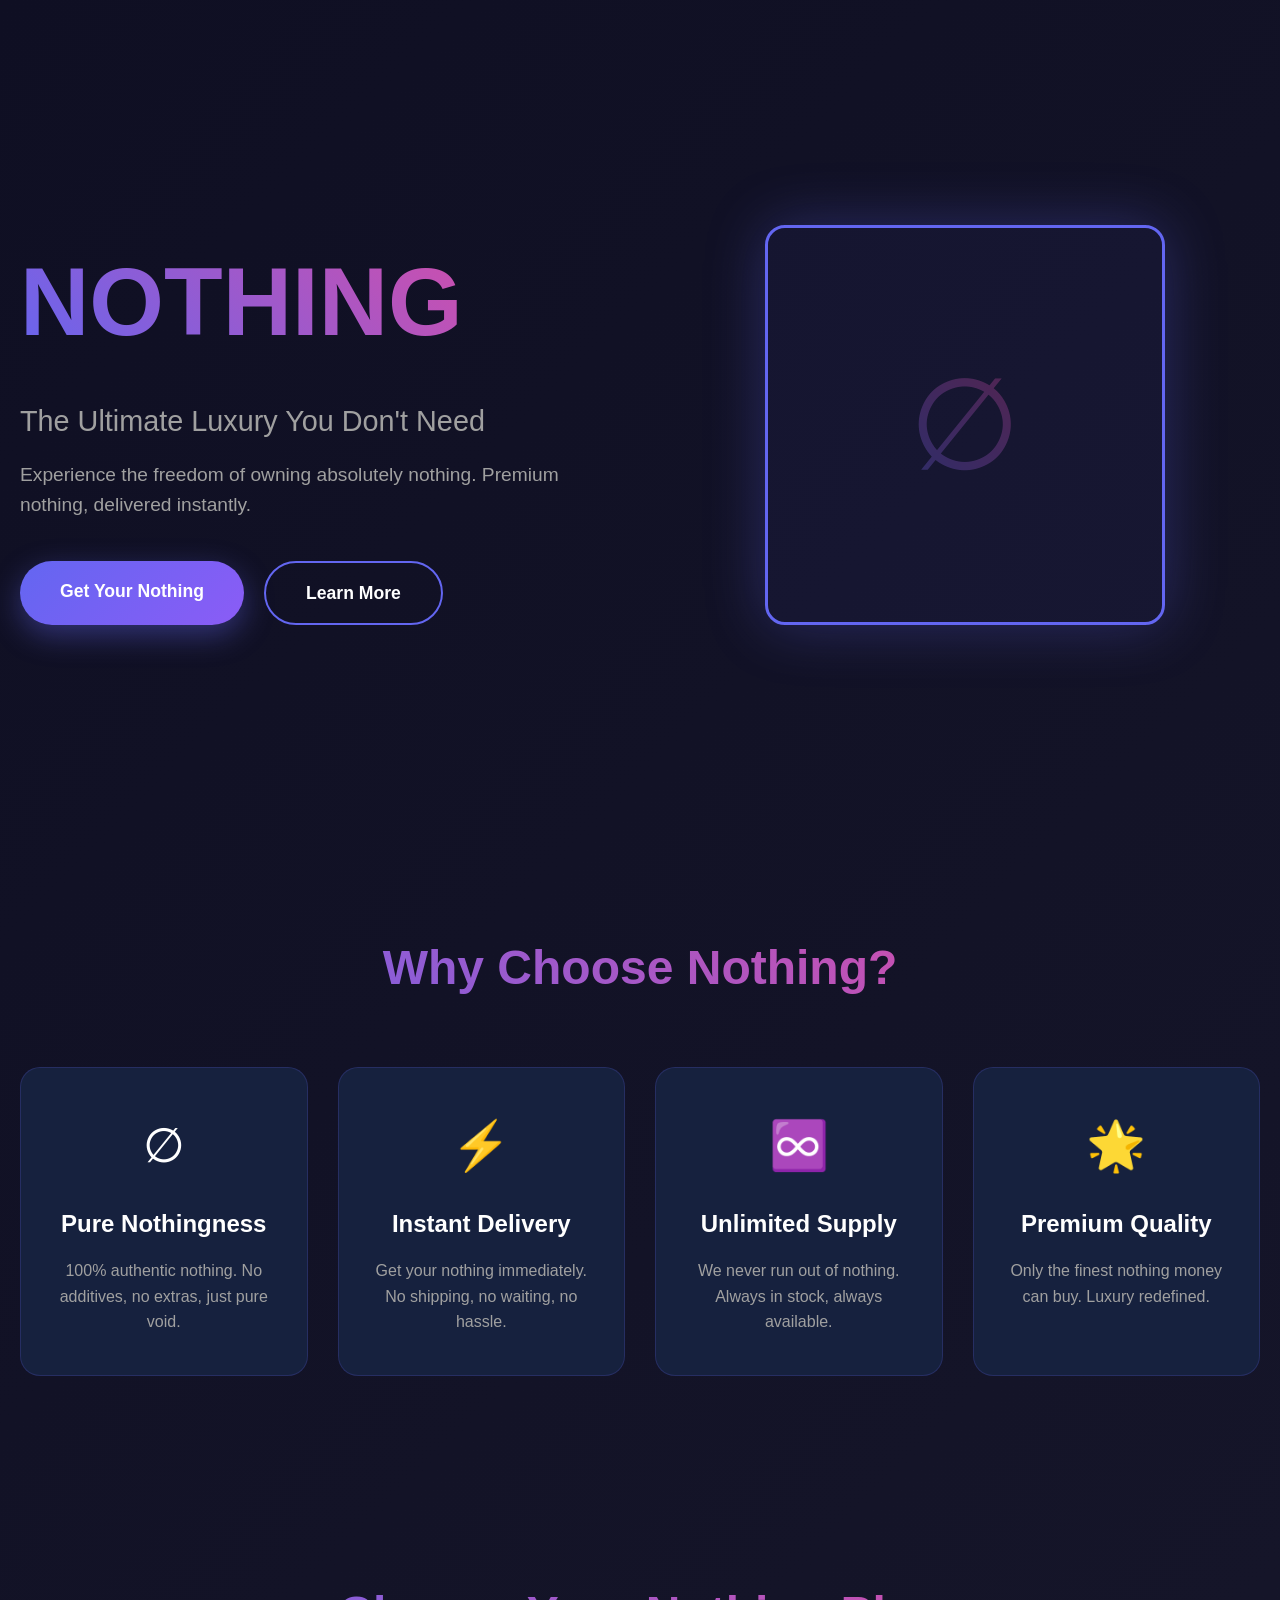
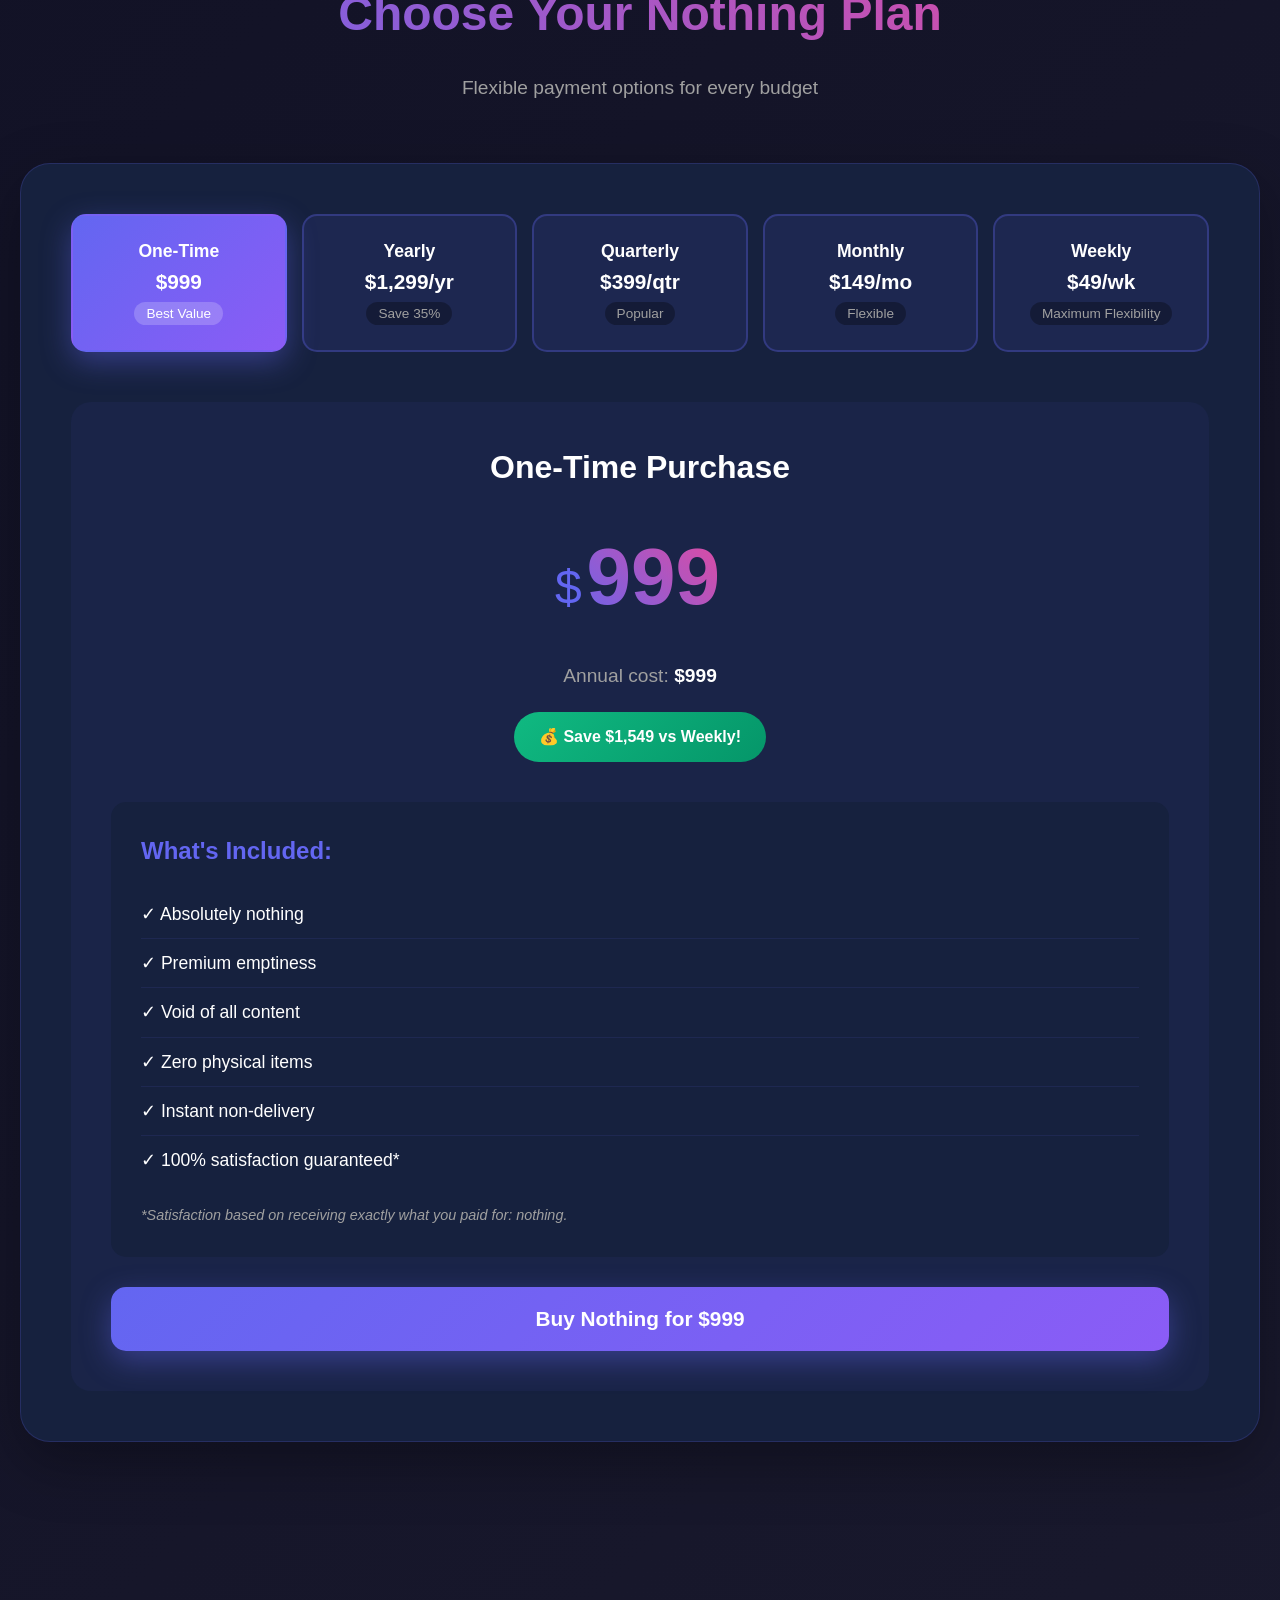
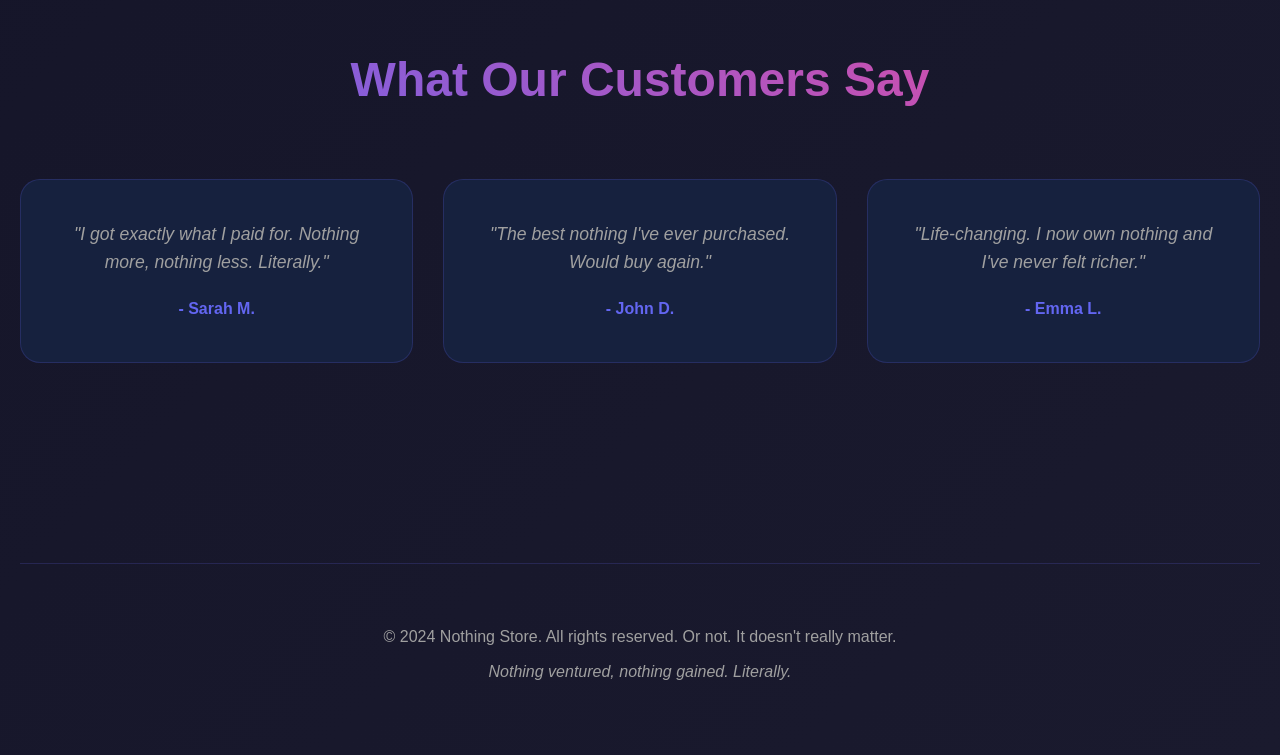
==== nothing-store/index.html @ 79f1f938 "Add Nothing Store website - sells absolutely nothing Created a modern, slick website that sells "not" ====
<!DOCTYPE html>
<html lang="en">
<head>
    <meta charset="UTF-8">
    <meta name="viewport" content="width=device-width, initial-scale=1.0">
    <title>Nothing Store - Buy Absolutely Nothing</title>
    <link rel="stylesheet" href="styles.css">
</head>
<body>
    <div class="container">
        <!-- Hero Section -->
        <header class="hero">
            <div class="hero-content">
                <h1 class="glitch" data-text="NOTHING">NOTHING</h1>
                <p class="tagline">The Ultimate Luxury You Don't Need</p>
                <p class="subtitle">Experience the freedom of owning absolutely nothing. Premium nothing, delivered instantly.</p>
                <div class="cta-buttons">
                    <a href="#pricing" class="btn btn-primary">Get Your Nothing</a>
                    <a href="#features" class="btn btn-secondary">Learn More</a>
                </div>
            </div>
            <div class="hero-visual">
                <div class="nothing-box">
                    <div class="empty-space"></div>
                </div>
            </div>
        </header>

        <!-- Features Section -->
        <section id="features" class="features">
            <h2>Why Choose Nothing?</h2>
            <div class="features-grid">
                <div class="feature-card">
                    <div class="feature-icon">∅</div>
                    <h3>Pure Nothingness</h3>
                    <p>100% authentic nothing. No additives, no extras, just pure void.</p>
                </div>
                <div class="feature-card">
                    <div class="feature-icon">⚡</div>
                    <h3>Instant Delivery</h3>
                    <p>Get your nothing immediately. No shipping, no waiting, no hassle.</p>
                </div>
                <div class="feature-card">
                    <div class="feature-icon">♾️</div>
                    <h3>Unlimited Supply</h3>
                    <p>We never run out of nothing. Always in stock, always available.</p>
                </div>
                <div class="feature-card">
                    <div class="feature-icon">🌟</div>
                    <h3>Premium Quality</h3>
                    <p>Only the finest nothing money can buy. Luxury redefined.</p>
                </div>
            </div>
        </section>

        <!-- Pricing Section -->
        <section id="pricing" class="pricing">
            <h2>Choose Your Nothing Plan</h2>
            <p class="pricing-subtitle">Flexible payment options for every budget</p>

            <div class="pricing-calculator">
                <div class="payment-selector">
                    <button class="payment-option active" data-frequency="onetime">
                        <span class="option-name">One-Time</span>
                        <span class="option-price">$999</span>
                        <span class="option-label">Best Value</span>
                    </button>
                    <button class="payment-option" data-frequency="yearly">
                        <span class="option-name">Yearly</span>
                        <span class="option-price">$1,299/yr</span>
                        <span class="option-label">Save 35%</span>
                    </button>
                    <button class="payment-option" data-frequency="quarterly">
                        <span class="option-name">Quarterly</span>
                        <span class="option-price">$399/qtr</span>
                        <span class="option-label">Popular</span>
                    </button>
                    <button class="payment-option" data-frequency="monthly">
                        <span class="option-name">Monthly</span>
                        <span class="option-price">$149/mo</span>
                        <span class="option-label">Flexible</span>
                    </button>
                    <button class="payment-option" data-frequency="weekly">
                        <span class="option-name">Weekly</span>
                        <span class="option-price">$49/wk</span>
                        <span class="option-label">Maximum Flexibility</span>
                    </button>
                </div>

                <div class="pricing-details">
                    <div class="selected-plan">
                        <h3 id="plan-name">One-Time Purchase</h3>
                        <div class="price-display">
                            <span class="currency">$</span>
                            <span class="amount" id="price-amount">999</span>
                            <span class="frequency" id="price-frequency"></span>
                        </div>
                        <p class="annual-cost">
                            Annual cost: <strong id="annual-cost">$999</strong>
                        </p>
                        <div class="savings-badge" id="savings-badge">
                            <span>💰 Best Value - Save $1,549!</span>
                        </div>
                    </div>

                    <div class="plan-features">
                        <h4>What's Included:</h4>
                        <ul>
                            <li>✓ Absolutely nothing</li>
                            <li>✓ Premium emptiness</li>
                            <li>✓ Void of all content</li>
                            <li>✓ Zero physical items</li>
                            <li>✓ Instant non-delivery</li>
                            <li>✓ 100% satisfaction guaranteed*</li>
                        </ul>
                        <p class="disclaimer">*Satisfaction based on receiving exactly what you paid for: nothing.</p>
                    </div>

                    <button class="btn btn-buy">Buy Nothing Now</button>
                </div>
            </div>
        </section>

        <!-- Testimonials -->
        <section class="testimonials">
            <h2>What Our Customers Say</h2>
            <div class="testimonials-grid">
                <div class="testimonial-card">
                    <p class="testimonial-text">"I got exactly what I paid for. Nothing more, nothing less. Literally."</p>
                    <p class="testimonial-author">- Sarah M.</p>
                </div>
                <div class="testimonial-card">
                    <p class="testimonial-text">"The best nothing I've ever purchased. Would buy again."</p>
                    <p class="testimonial-author">- John D.</p>
                </div>
                <div class="testimonial-card">
                    <p class="testimonial-text">"Life-changing. I now own nothing and I've never felt richer."</p>
                    <p class="testimonial-author">- Emma L.</p>
                </div>
            </div>
        </section>

        <!-- Footer -->
        <footer class="footer">
            <p>&copy; 2024 Nothing Store. All rights reserved. Or not. It doesn't really matter.</p>
            <p class="footer-tagline">Nothing ventured, nothing gained. Literally.</p>
        </footer>
    </div>

    <script src="script.js"></script>
</body>
</html>
---- nothing-store/styles.css ----
* {
    margin: 0;
    padding: 0;
    box-sizing: border-box;
}

:root {
    --primary-color: #6366f1;
    --secondary-color: #8b5cf6;
    --accent-color: #ec4899;
    --bg-dark: #0f0f23;
    --bg-light: #1a1a2e;
    --text-light: #ffffff;
    --text-gray: #a0a0a0;
    --card-bg: #16213e;
}

body {
    font-family: 'Segoe UI', Tahoma, Geneva, Verdana, sans-serif;
    background: linear-gradient(135deg, var(--bg-dark) 0%, var(--bg-light) 100%);
    color: var(--text-light);
    line-height: 1.6;
    min-height: 100vh;
}

.container {
    max-width: 1400px;
    margin: 0 auto;
    padding: 20px;
}

/* Hero Section */
.hero {
    display: grid;
    grid-template-columns: 1fr 1fr;
    gap: 60px;
    align-items: center;
    min-height: 90vh;
    padding: 60px 0;
}

.hero-content h1 {
    font-size: 6rem;
    font-weight: 900;
    background: linear-gradient(45deg, var(--primary-color), var(--accent-color));
    -webkit-background-clip: text;
    -webkit-text-fill-color: transparent;
    background-clip: text;
    margin-bottom: 20px;
    animation: fadeInUp 1s ease;
}

.glitch {
    position: relative;
}

.glitch:hover {
    animation: glitch 0.3s ease;
}

@keyframes glitch {
    0%, 100% { transform: translate(0); }
    20% { transform: translate(-2px, 2px); }
    40% { transform: translate(-2px, -2px); }
    60% { transform: translate(2px, 2px); }
    80% { transform: translate(2px, -2px); }
}

.tagline {
    font-size: 1.8rem;
    color: var(--text-gray);
    margin-bottom: 15px;
    animation: fadeInUp 1s ease 0.2s both;
}

.subtitle {
    font-size: 1.2rem;
    color: var(--text-gray);
    margin-bottom: 40px;
    animation: fadeInUp 1s ease 0.4s both;
}

.cta-buttons {
    display: flex;
    gap: 20px;
    animation: fadeInUp 1s ease 0.6s both;
}

.btn {
    padding: 16px 40px;
    font-size: 1.1rem;
    font-weight: 600;
    text-decoration: none;
    border-radius: 50px;
    transition: all 0.3s ease;
    cursor: pointer;
    border: none;
    display: inline-block;
}

.btn-primary {
    background: linear-gradient(135deg, var(--primary-color), var(--secondary-color));
    color: white;
    box-shadow: 0 10px 30px rgba(99, 102, 241, 0.4);
}

.btn-primary:hover {
    transform: translateY(-3px);
    box-shadow: 0 15px 40px rgba(99, 102, 241, 0.6);
}

.btn-secondary {
    background: transparent;
    color: var(--text-light);
    border: 2px solid var(--primary-color);
}

.btn-secondary:hover {
    background: var(--primary-color);
    transform: translateY(-3px);
}

/* Hero Visual */
.hero-visual {
    display: flex;
    justify-content: center;
    align-items: center;
    animation: fadeInUp 1s ease 0.8s both;
}

.nothing-box {
    width: 400px;
    height: 400px;
    border: 3px solid var(--primary-color);
    border-radius: 20px;
    position: relative;
    background: rgba(99, 102, 241, 0.05);
    box-shadow: 0 0 60px rgba(99, 102, 241, 0.3);
    animation: float 3s ease-in-out infinite;
}

.empty-space {
    position: absolute;
    top: 50%;
    left: 50%;
    transform: translate(-50%, -50%);
    font-size: 8rem;
    opacity: 0.3;
}

.empty-space::before {
    content: '∅';
    background: linear-gradient(45deg, var(--primary-color), var(--accent-color));
    -webkit-background-clip: text;
    -webkit-text-fill-color: transparent;
    background-clip: text;
}

@keyframes float {
    0%, 100% { transform: translateY(0px); }
    50% { transform: translateY(-20px); }
}

@keyframes fadeInUp {
    from {
        opacity: 0;
        transform: translateY(30px);
    }
    to {
        opacity: 1;
        transform: translateY(0);
    }
}

/* Features Section */
.features {
    padding: 100px 0;
    text-align: center;
}

.features h2 {
    font-size: 3rem;
    margin-bottom: 60px;
    background: linear-gradient(45deg, var(--primary-color), var(--accent-color));
    -webkit-background-clip: text;
    -webkit-text-fill-color: transparent;
    background-clip: text;
}

.features-grid {
    display: grid;
    grid-template-columns: repeat(auto-fit, minmax(250px, 1fr));
    gap: 30px;
    margin-top: 50px;
}

.feature-card {
    background: var(--card-bg);
    padding: 40px 30px;
    border-radius: 20px;
    transition: all 0.3s ease;
    border: 1px solid rgba(99, 102, 241, 0.2);
}

.feature-card:hover {
    transform: translateY(-10px);
    box-shadow: 0 20px 40px rgba(99, 102, 241, 0.3);
    border-color: var(--primary-color);
}

.feature-icon {
    font-size: 3rem;
    margin-bottom: 20px;
}

.feature-card h3 {
    font-size: 1.5rem;
    margin-bottom: 15px;
    color: var(--text-light);
}

.feature-card p {
    color: var(--text-gray);
}

/* Pricing Section */
.pricing {
    padding: 100px 0;
}

.pricing h2 {
    font-size: 3rem;
    text-align: center;
    margin-bottom: 20px;
    background: linear-gradient(45deg, var(--primary-color), var(--accent-color));
    -webkit-background-clip: text;
    -webkit-text-fill-color: transparent;
    background-clip: text;
}

.pricing-subtitle {
    text-align: center;
    color: var(--text-gray);
    font-size: 1.2rem;
    margin-bottom: 60px;
}

.pricing-calculator {
    background: var(--card-bg);
    border-radius: 30px;
    padding: 50px;
    border: 1px solid rgba(99, 102, 241, 0.2);
    box-shadow: 0 20px 60px rgba(0, 0, 0, 0.3);
}

.payment-selector {
    display: grid;
    grid-template-columns: repeat(auto-fit, minmax(180px, 1fr));
    gap: 15px;
    margin-bottom: 50px;
}

.payment-option {
    background: rgba(99, 102, 241, 0.1);
    border: 2px solid rgba(99, 102, 241, 0.3);
    border-radius: 15px;
    padding: 25px 20px;
    cursor: pointer;
    transition: all 0.3s ease;
    display: flex;
    flex-direction: column;
    align-items: center;
    gap: 8px;
    position: relative;
    overflow: hidden;
}

.payment-option:hover {
    transform: translateY(-5px);
    border-color: var(--primary-color);
}

.payment-option.active {
    background: linear-gradient(135deg, var(--primary-color), var(--secondary-color));
    border-color: transparent;
    box-shadow: 0 10px 30px rgba(99, 102, 241, 0.4);
}

.option-name {
    font-size: 1.1rem;
    font-weight: 600;
    color: var(--text-light);
}

.option-price {
    font-size: 1.3rem;
    font-weight: 700;
    color: var(--text-light);
}

.option-label {
    font-size: 0.85rem;
    color: var(--text-gray);
    background: rgba(0, 0, 0, 0.3);
    padding: 4px 12px;
    border-radius: 20px;
}

.payment-option.active .option-label {
    background: rgba(255, 255, 255, 0.2);
    color: white;
}

.pricing-details {
    background: rgba(99, 102, 241, 0.05);
    border-radius: 20px;
    padding: 40px;
}

.selected-plan {
    text-align: center;
    margin-bottom: 40px;
}

.selected-plan h3 {
    font-size: 2rem;
    margin-bottom: 20px;
}

.price-display {
    display: flex;
    align-items: baseline;
    justify-content: center;
    gap: 5px;
    margin-bottom: 20px;
}

.currency {
    font-size: 3rem;
    color: var(--primary-color);
}

.amount {
    font-size: 5rem;
    font-weight: 900;
    background: linear-gradient(45deg, var(--primary-color), var(--accent-color));
    -webkit-background-clip: text;
    -webkit-text-fill-color: transparent;
    background-clip: text;
}

.frequency {
    font-size: 1.5rem;
    color: var(--text-gray);
}

.annual-cost {
    font-size: 1.2rem;
    color: var(--text-gray);
    margin-bottom: 20px;
}

.annual-cost strong {
    color: var(--text-light);
}

.savings-badge {
    display: inline-block;
    background: linear-gradient(135deg, #10b981, #059669);
    padding: 12px 25px;
    border-radius: 30px;
    font-weight: 600;
    animation: pulse 2s ease infinite;
}

.savings-badge.hidden {
    display: none;
}

@keyframes pulse {
    0%, 100% { transform: scale(1); }
    50% { transform: scale(1.05); }
}

.plan-features {
    background: var(--card-bg);
    border-radius: 15px;
    padding: 30px;
    margin-bottom: 30px;
}

.plan-features h4 {
    font-size: 1.5rem;
    margin-bottom: 20px;
    color: var(--primary-color);
}

.plan-features ul {
    list-style: none;
    margin-bottom: 20px;
}

.plan-features li {
    padding: 10px 0;
    font-size: 1.1rem;
    border-bottom: 1px solid rgba(99, 102, 241, 0.1);
}

.plan-features li:last-child {
    border-bottom: none;
}

.disclaimer {
    font-size: 0.9rem;
    color: var(--text-gray);
    font-style: italic;
}

.btn-buy {
    width: 100%;
    background: linear-gradient(135deg, var(--primary-color), var(--secondary-color));
    color: white;
    font-size: 1.3rem;
    padding: 20px;
    border-radius: 15px;
    box-shadow: 0 10px 30px rgba(99, 102, 241, 0.4);
}

.btn-buy:hover {
    transform: translateY(-3px);
    box-shadow: 0 15px 40px rgba(99, 102, 241, 0.6);
}

/* Testimonials */
.testimonials {
    padding: 100px 0;
    text-align: center;
}

.testimonials h2 {
    font-size: 3rem;
    margin-bottom: 60px;
    background: linear-gradient(45deg, var(--primary-color), var(--accent-color));
    -webkit-background-clip: text;
    -webkit-text-fill-color: transparent;
    background-clip: text;
}

.testimonials-grid {
    display: grid;
    grid-template-columns: repeat(auto-fit, minmax(300px, 1fr));
    gap: 30px;
}

.testimonial-card {
    background: var(--card-bg);
    padding: 40px;
    border-radius: 20px;
    border: 1px solid rgba(99, 102, 241, 0.2);
    transition: all 0.3s ease;
}

.testimonial-card:hover {
    transform: translateY(-5px);
    box-shadow: 0 15px 35px rgba(99, 102, 241, 0.3);
}

.testimonial-text {
    font-size: 1.1rem;
    font-style: italic;
    margin-bottom: 20px;
    color: var(--text-gray);
}

.testimonial-author {
    font-weight: 600;
    color: var(--primary-color);
}

/* Footer */
.footer {
    text-align: center;
    padding: 60px 0 40px;
    border-top: 1px solid rgba(99, 102, 241, 0.2);
    margin-top: 100px;
}

.footer p {
    color: var(--text-gray);
    margin-bottom: 10px;
}

.footer-tagline {
    font-style: italic;
}

/* Responsive Design */
@media (max-width: 968px) {
    .hero {
        grid-template-columns: 1fr;
        text-align: center;
    }

    .hero-content h1 {
        font-size: 4rem;
    }

    .cta-buttons {
        justify-content: center;
    }

    .nothing-box {
        width: 300px;
        height: 300px;
    }

    .pricing-calculator {
        padding: 30px 20px;
    }

    .payment-selector {
        grid-template-columns: 1fr 1fr;
    }
}

@media (max-width: 640px) {
    .hero-content h1 {
        font-size: 3rem;
    }

    .tagline {
        font-size: 1.4rem;
    }

    .subtitle {
        font-size: 1rem;
    }

    .cta-buttons {
        flex-direction: column;
        align-items: stretch;
    }

    .features h2,
    .pricing h2,
    .testimonials h2 {
        font-size: 2rem;
    }

    .amount {
        font-size: 3.5rem;
    }

    .payment-selector {
        grid-template-columns: 1fr;
    }

    .pricing-details {
        padding: 20px;
    }
}
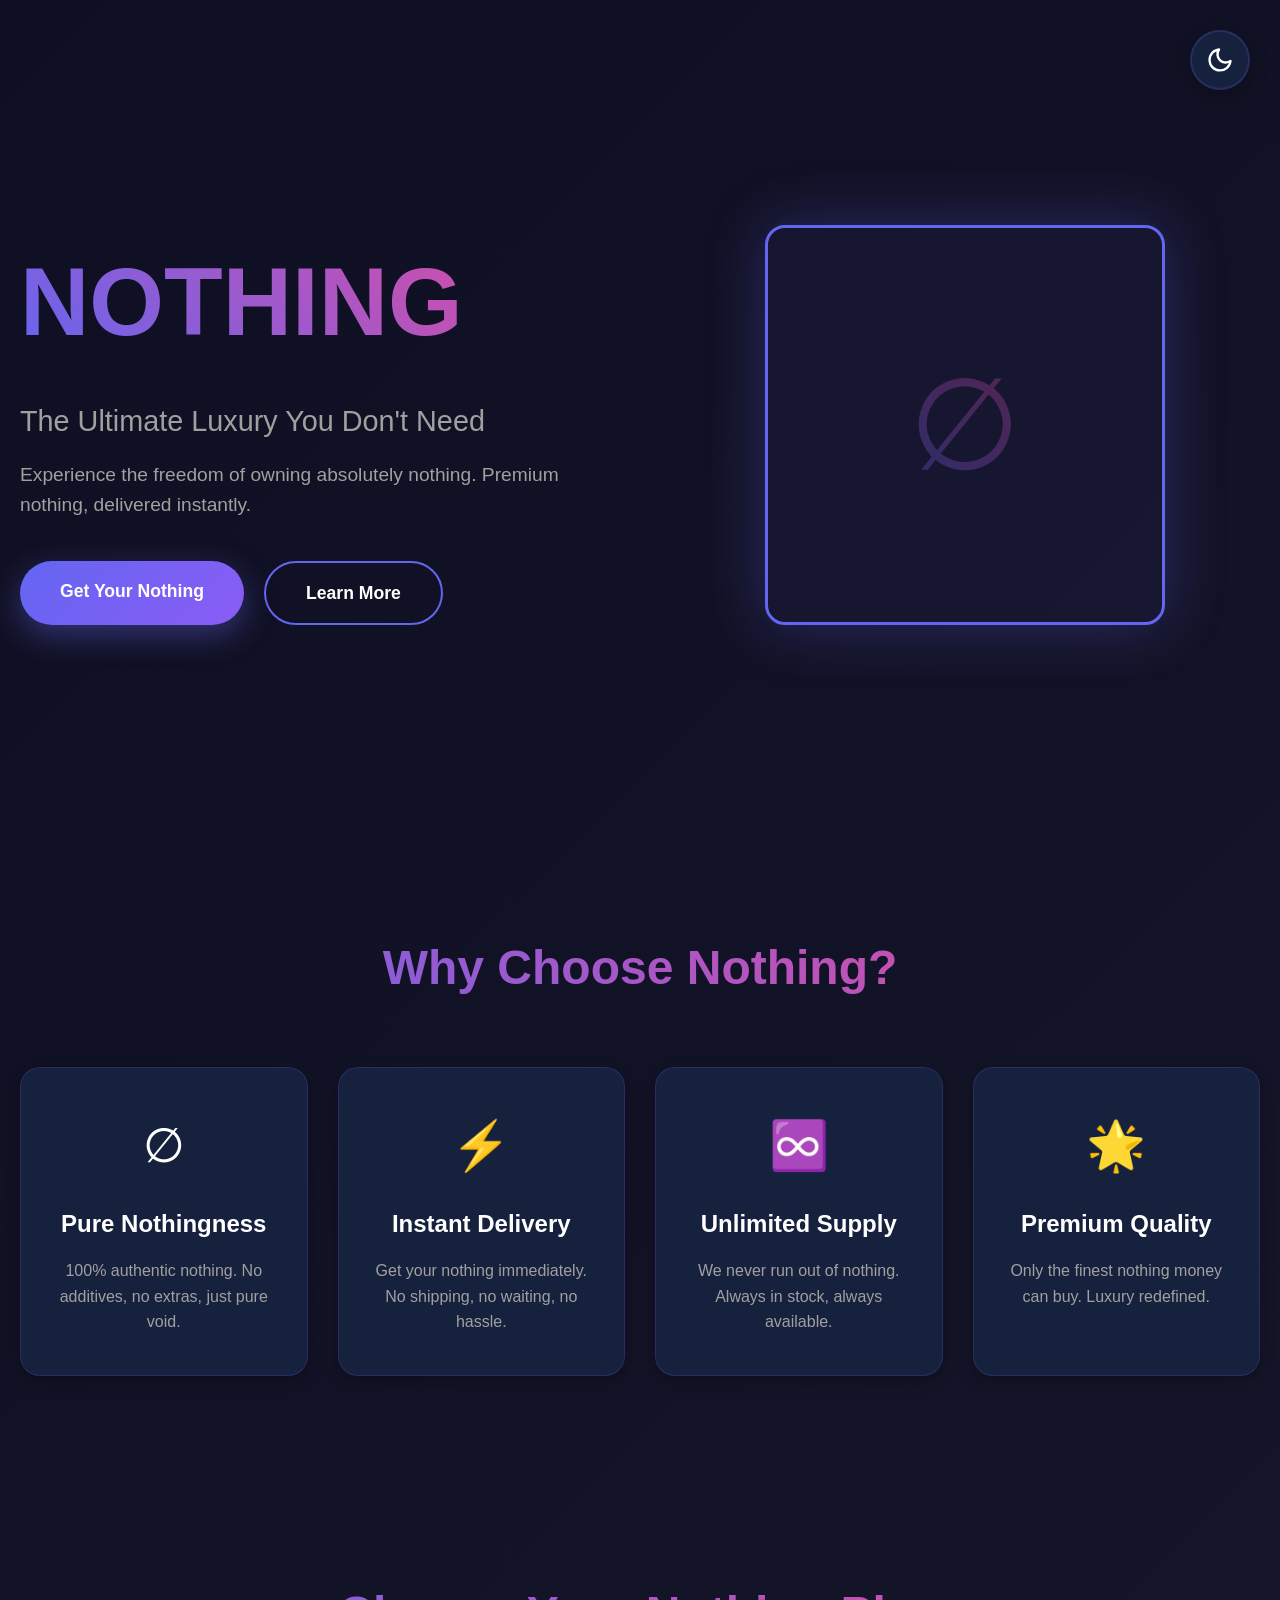
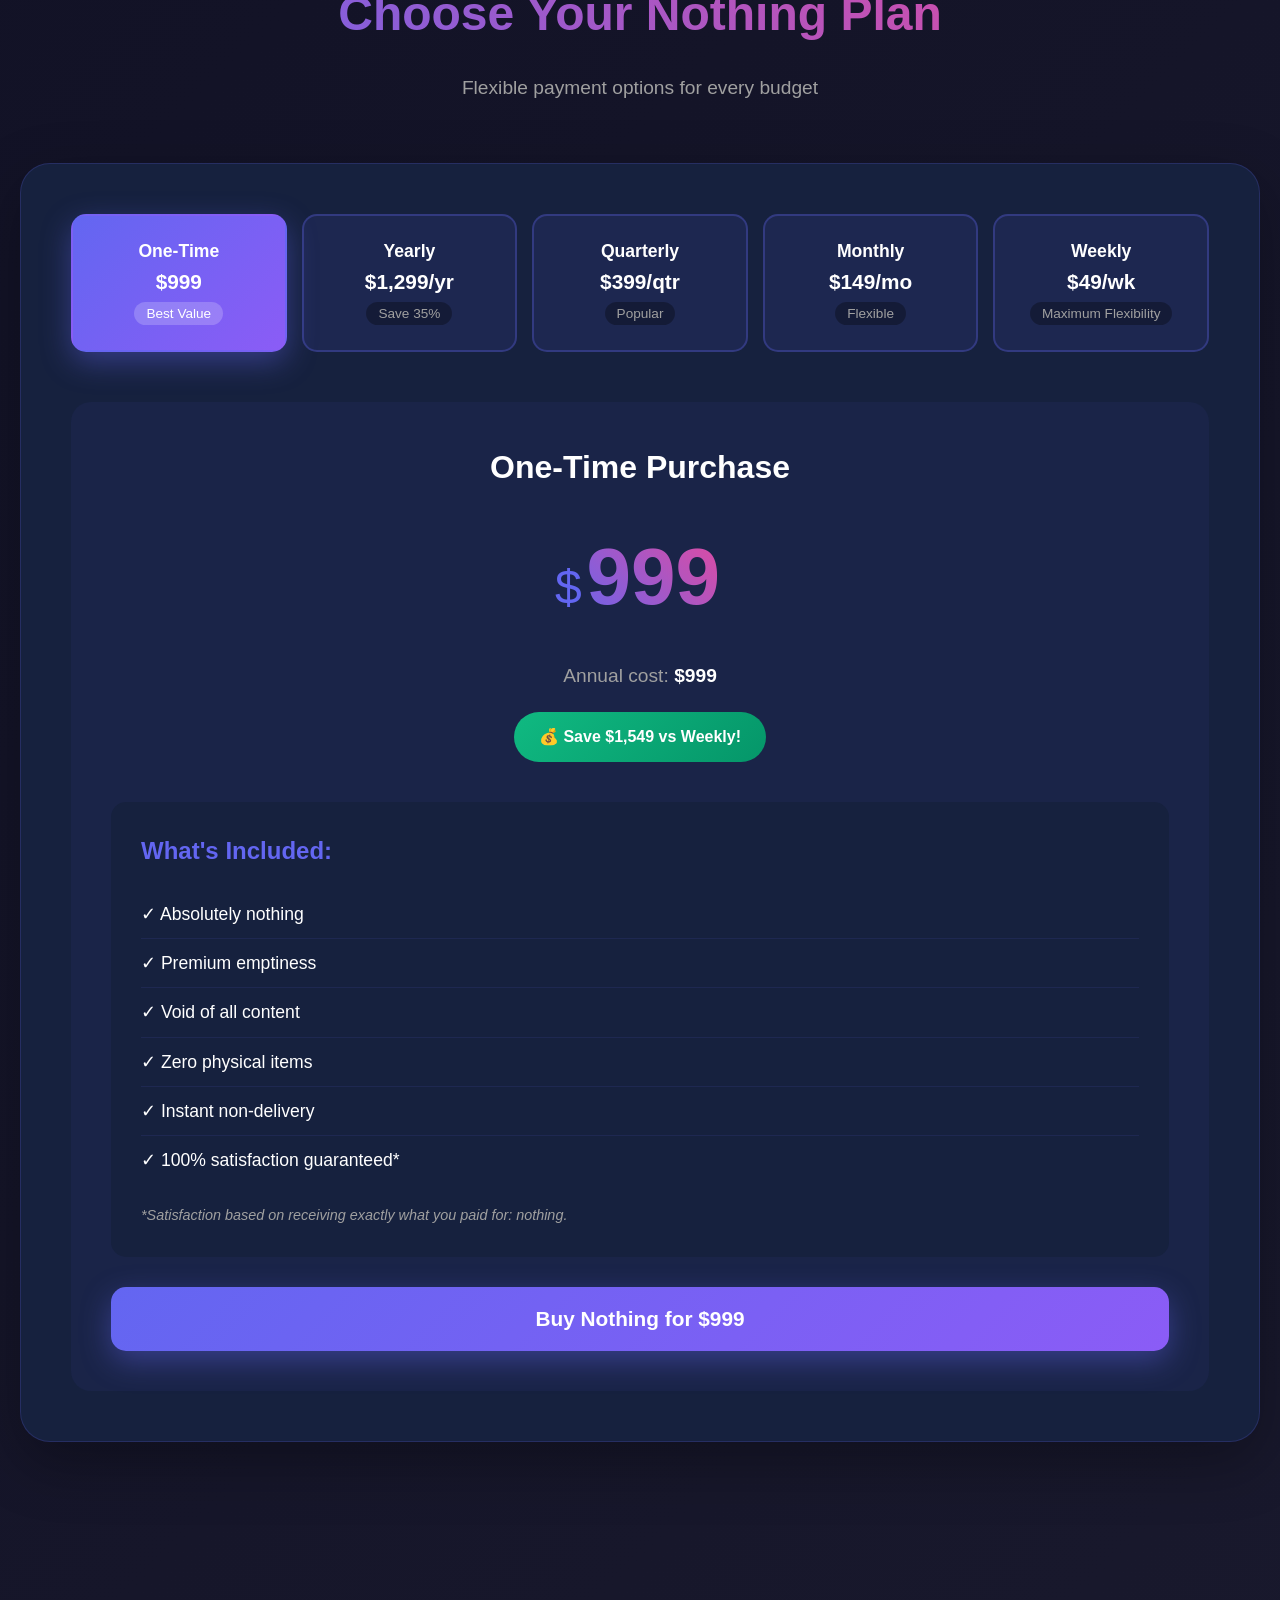
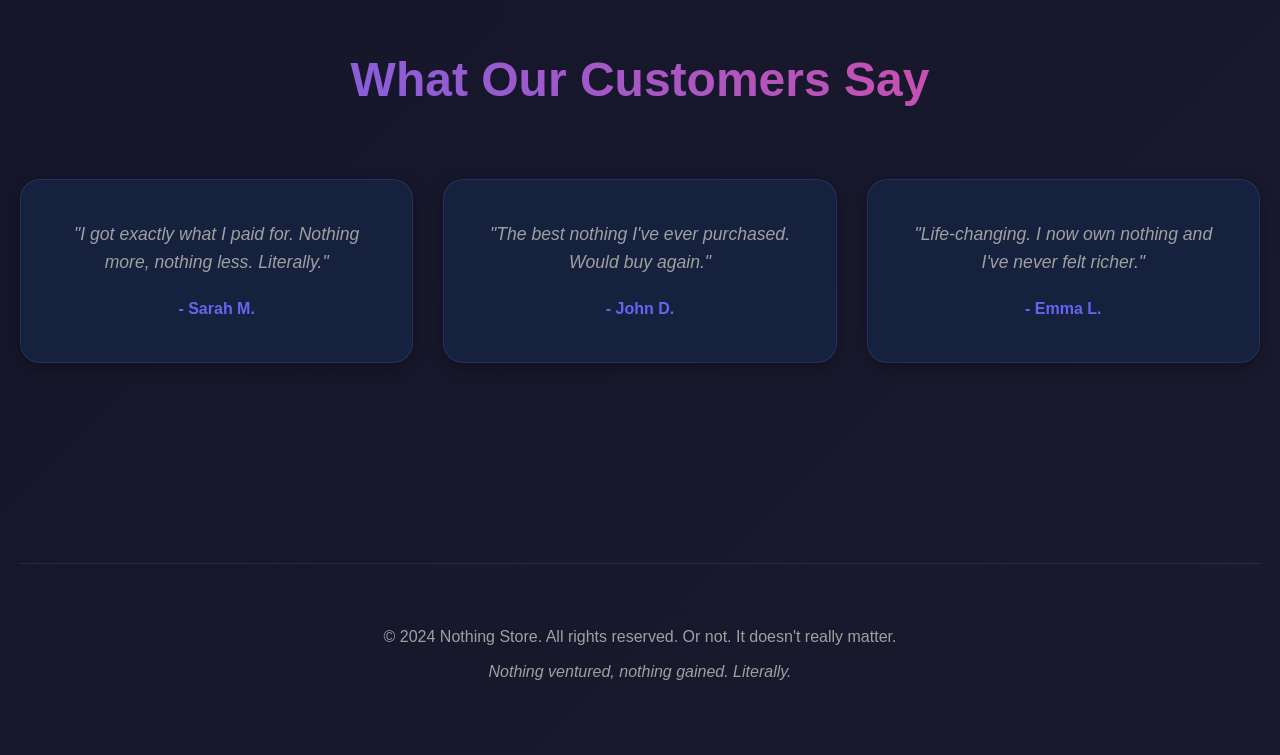
==== commit 266af8f3: "Add light and dark mode theme toggle Implemented a beautiful theme switcher with light and dark mode" ====
--- a/nothing-store/index.html
+++ b/nothing-store/index.html
@@ -7,6 +7,24 @@
     <link rel="stylesheet" href="styles.css">
 </head>
 <body>
+    <!-- Theme Toggle -->
+    <button class="theme-toggle" id="theme-toggle" aria-label="Toggle theme">
+        <svg class="sun-icon" xmlns="http://www.w3.org/2000/svg" width="24" height="24" viewBox="0 0 24 24" fill="none" stroke="currentColor" stroke-width="2" stroke-linecap="round" stroke-linejoin="round">
+            <circle cx="12" cy="12" r="5"></circle>
+            <line x1="12" y1="1" x2="12" y2="3"></line>
+            <line x1="12" y1="21" x2="12" y2="23"></line>
+            <line x1="4.22" y1="4.22" x2="5.64" y2="5.64"></line>
+            <line x1="18.36" y1="18.36" x2="19.78" y2="19.78"></line>
+            <line x1="1" y1="12" x2="3" y2="12"></line>
+            <line x1="21" y1="12" x2="23" y2="12"></line>
+            <line x1="4.22" y1="19.78" x2="5.64" y2="18.36"></line>
+            <line x1="18.36" y1="5.64" x2="19.78" y2="4.22"></line>
+        </svg>
+        <svg class="moon-icon" xmlns="http://www.w3.org/2000/svg" width="24" height="24" viewBox="0 0 24 24" fill="none" stroke="currentColor" stroke-width="2" stroke-linecap="round" stroke-linejoin="round">
+            <path d="M21 12.79A9 9 0 1 1 11.21 3 7 7 0 0 0 21 12.79z"></path>
+        </svg>
+    </button>
+
     <div class="container">
         <!-- Hero Section -->
         <header class="hero">
--- a/nothing-store/styles.css
+++ b/nothing-store/styles.css
@@ -13,6 +13,19 @@
     --text-light: #ffffff;
     --text-gray: #a0a0a0;
     --card-bg: #16213e;
+    --shadow-color: rgba(0, 0, 0, 0.3);
+    --border-color: rgba(99, 102, 241, 0.2);
+}
+
+/* Light Mode Variables */
+body.light-mode {
+    --bg-dark: #f8f9fa;
+    --bg-light: #ffffff;
+    --text-light: #1a1a2e;
+    --text-gray: #6b7280;
+    --card-bg: #ffffff;
+    --shadow-color: rgba(99, 102, 241, 0.15);
+    --border-color: rgba(99, 102, 241, 0.3);
 }
 
 body {
@@ -21,6 +34,77 @@
     color: var(--text-light);
     line-height: 1.6;
     min-height: 100vh;
+    transition: background 0.3s ease, color 0.3s ease;
+}
+
+/* Theme Toggle Button */
+.theme-toggle {
+    position: fixed;
+    top: 30px;
+    right: 30px;
+    z-index: 1000;
+    width: 60px;
+    height: 60px;
+    border-radius: 50%;
+    background: var(--card-bg);
+    border: 2px solid var(--border-color);
+    cursor: pointer;
+    display: flex;
+    align-items: center;
+    justify-content: center;
+    transition: all 0.3s ease;
+    box-shadow: 0 5px 20px var(--shadow-color);
+}
+
+.theme-toggle:hover {
+    transform: scale(1.1) rotate(15deg);
+    box-shadow: 0 8px 30px var(--shadow-color);
+    border-color: var(--primary-color);
+}
+
+.theme-toggle svg {
+    width: 28px;
+    height: 28px;
+    color: var(--text-light);
+    transition: all 0.3s ease;
+}
+
+.sun-icon {
+    display: none;
+}
+
+.moon-icon {
+    display: block;
+}
+
+body.light-mode .sun-icon {
+    display: block;
+}
+
+body.light-mode .moon-icon {
+    display: none;
+}
+
+/* Light Mode Specific Adjustments */
+body.light-mode .feature-card,
+body.light-mode .testimonial-card,
+body.light-mode .pricing-calculator,
+body.light-mode .plan-features {
+    box-shadow: 0 5px 20px rgba(99, 102, 241, 0.1);
+}
+
+body.light-mode .nothing-box {
+    background: rgba(99, 102, 241, 0.03);
+    box-shadow: 0 0 60px rgba(99, 102, 241, 0.15);
+}
+
+body.light-mode .btn-secondary {
+    color: var(--text-light);
+}
+
+body.light-mode .option-label {
+    background: rgba(99, 102, 241, 0.1);
+    color: var(--text-gray);
 }
 
 .container {
@@ -199,7 +283,8 @@
     padding: 40px 30px;
     border-radius: 20px;
     transition: all 0.3s ease;
-    border: 1px solid rgba(99, 102, 241, 0.2);
+    border: 1px solid var(--border-color);
+    box-shadow: 0 5px 15px var(--shadow-color);
 }
 
 .feature-card:hover {
@@ -249,8 +334,8 @@
     background: var(--card-bg);
     border-radius: 30px;
     padding: 50px;
-    border: 1px solid rgba(99, 102, 241, 0.2);
-    box-shadow: 0 20px 60px rgba(0, 0, 0, 0.3);
+    border: 1px solid var(--border-color);
+    box-shadow: 0 20px 60px var(--shadow-color);
 }
 
 .payment-selector {
@@ -456,7 +541,8 @@
     background: var(--card-bg);
     padding: 40px;
     border-radius: 20px;
-    border: 1px solid rgba(99, 102, 241, 0.2);
+    border: 1px solid var(--border-color);
+    box-shadow: 0 5px 15px var(--shadow-color);
     transition: all 0.3s ease;
 }
 
@@ -481,7 +567,7 @@
 .footer {
     text-align: center;
     padding: 60px 0 40px;
-    border-top: 1px solid rgba(99, 102, 241, 0.2);
+    border-top: 1px solid var(--border-color);
     margin-top: 100px;
 }
 
@@ -558,4 +644,16 @@
     .pricing-details {
         padding: 20px;
     }
-}
+
+    .theme-toggle {
+        width: 50px;
+        height: 50px;
+        top: 20px;
+        right: 20px;
+    }
+
+    .theme-toggle svg {
+        width: 24px;
+        height: 24px;
+    }
+}
